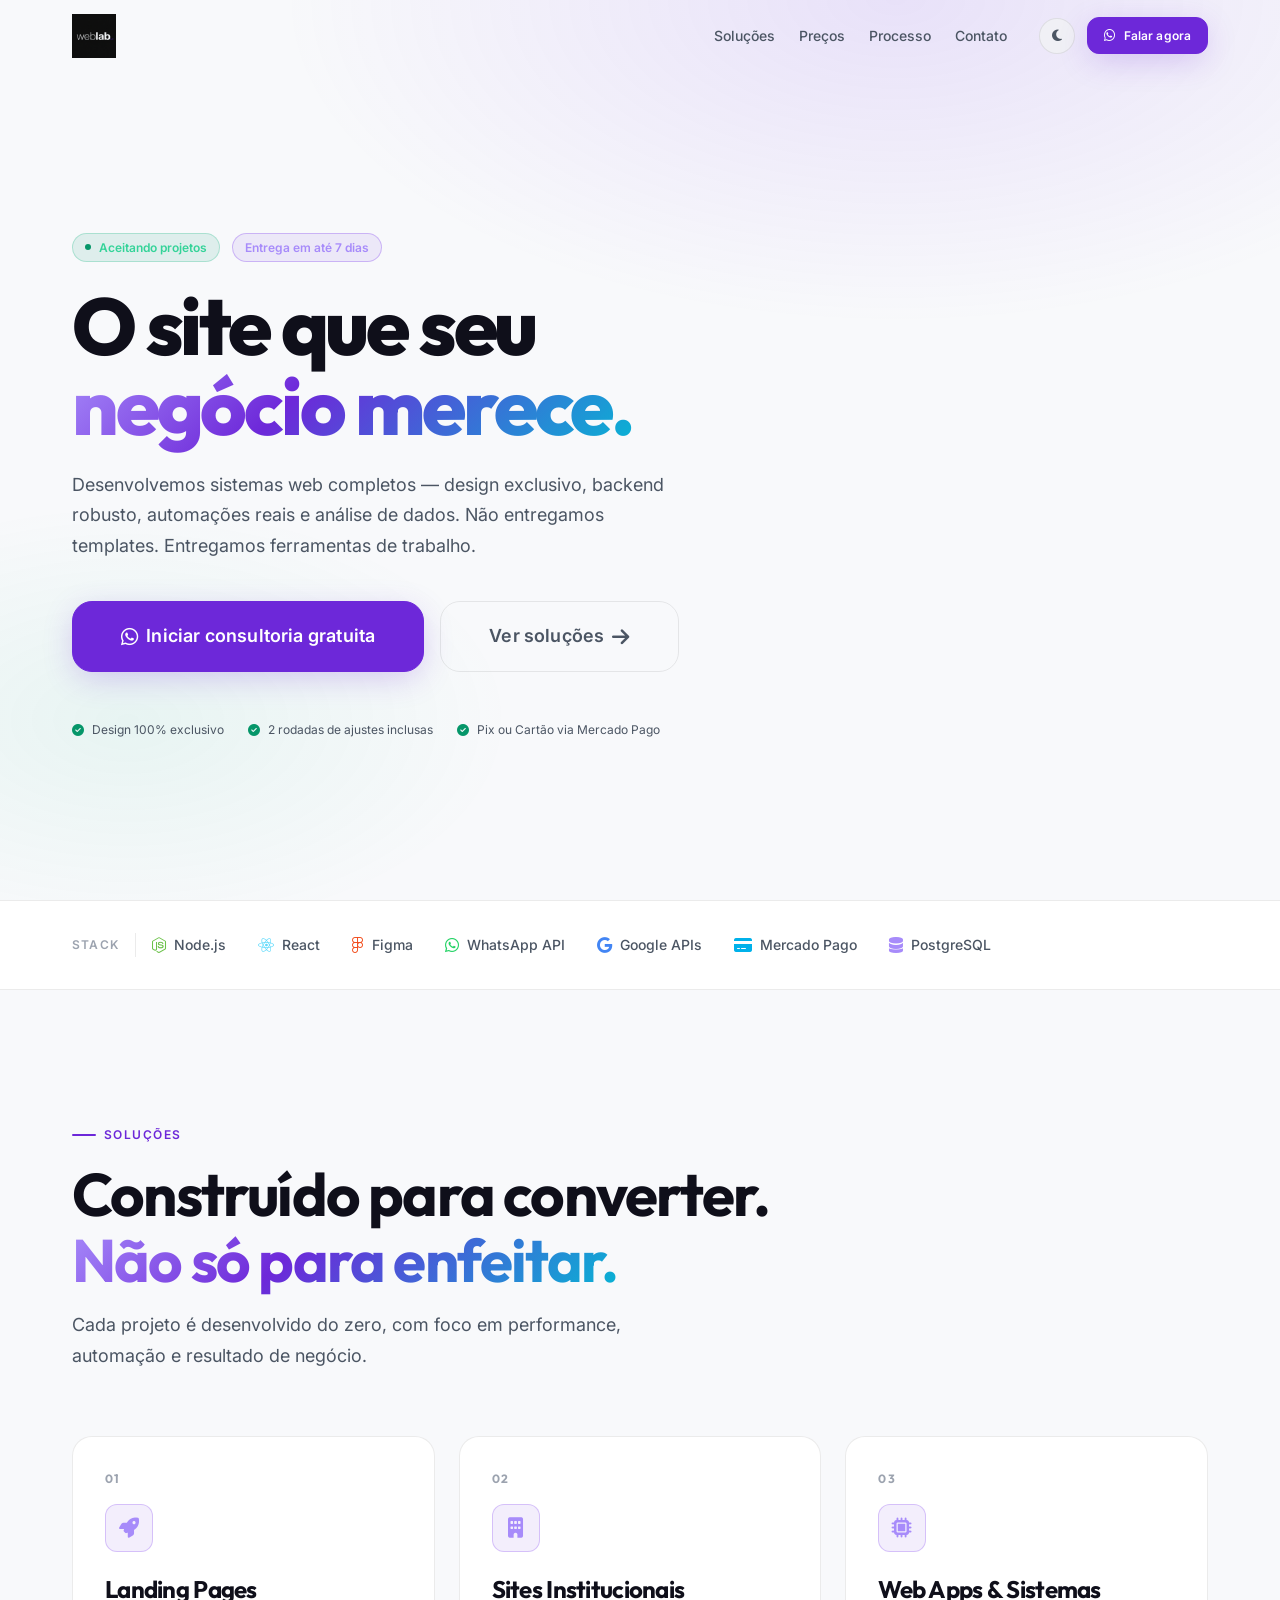
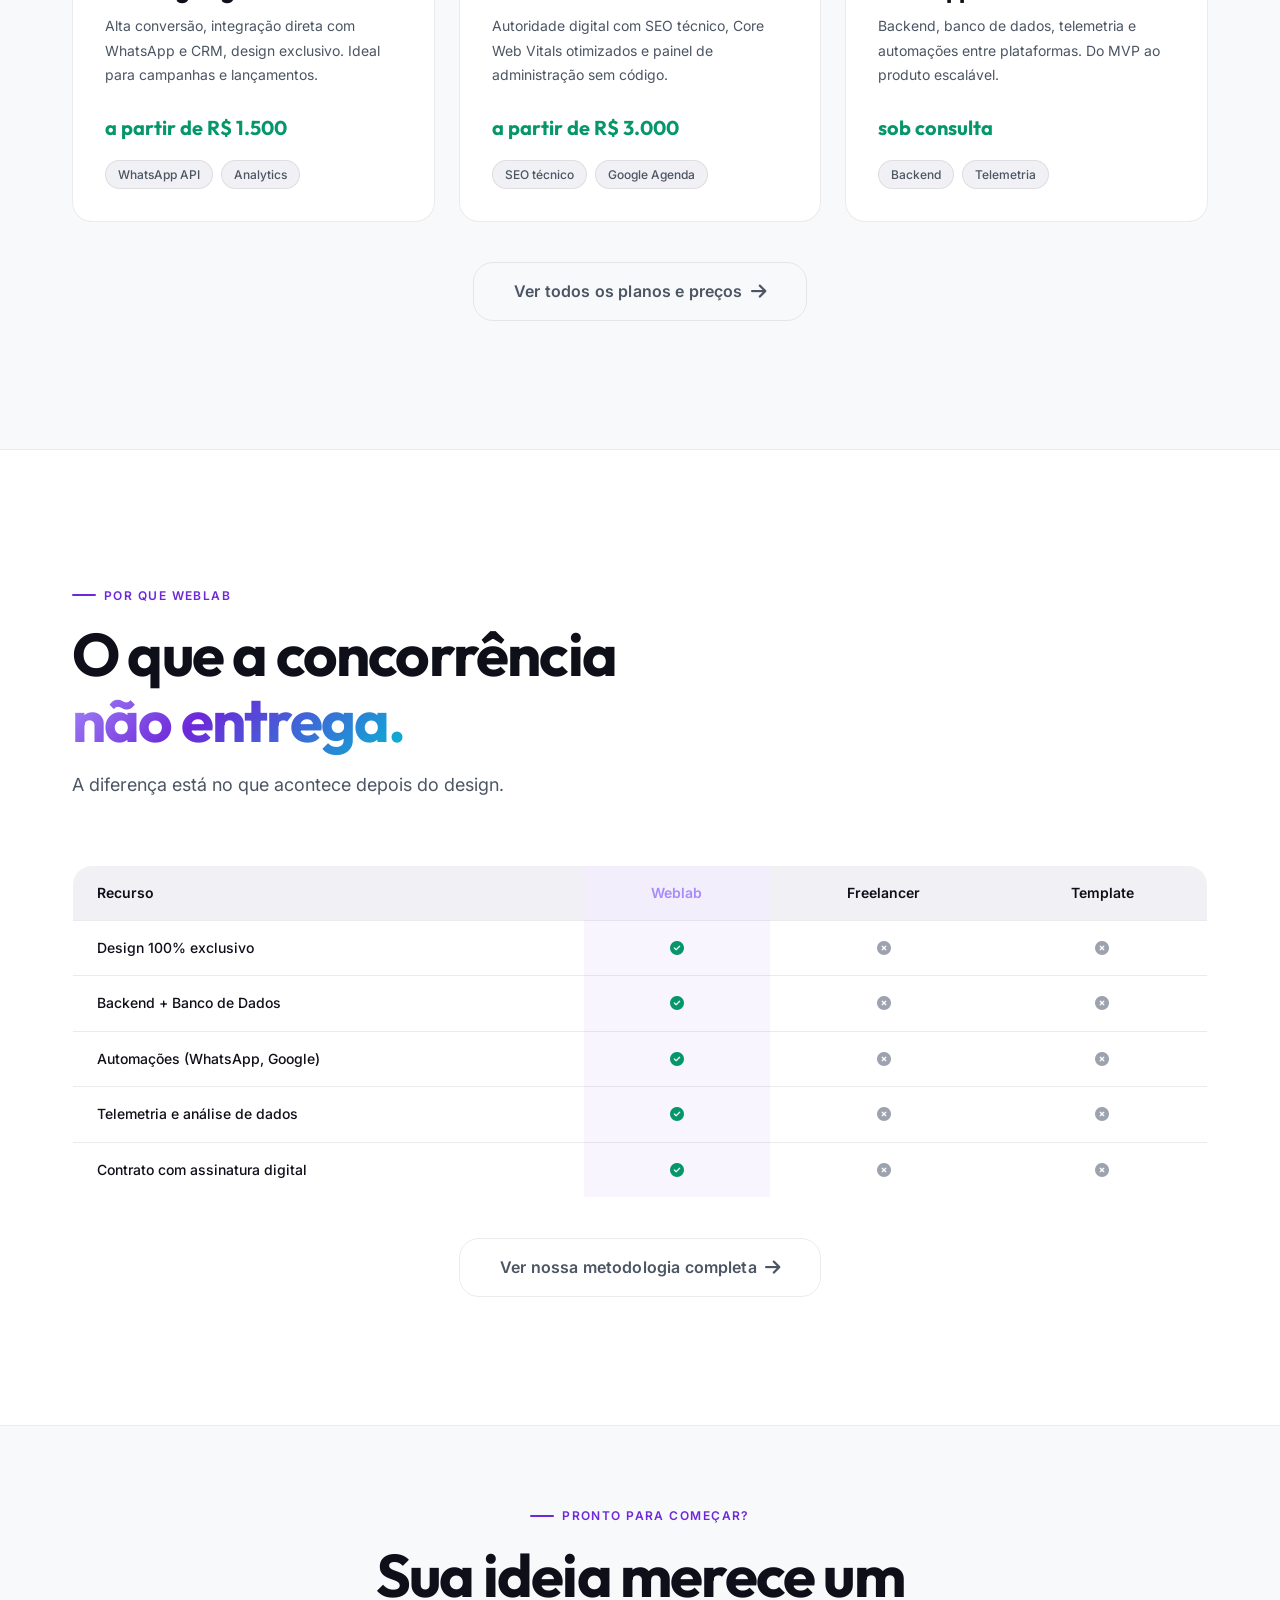
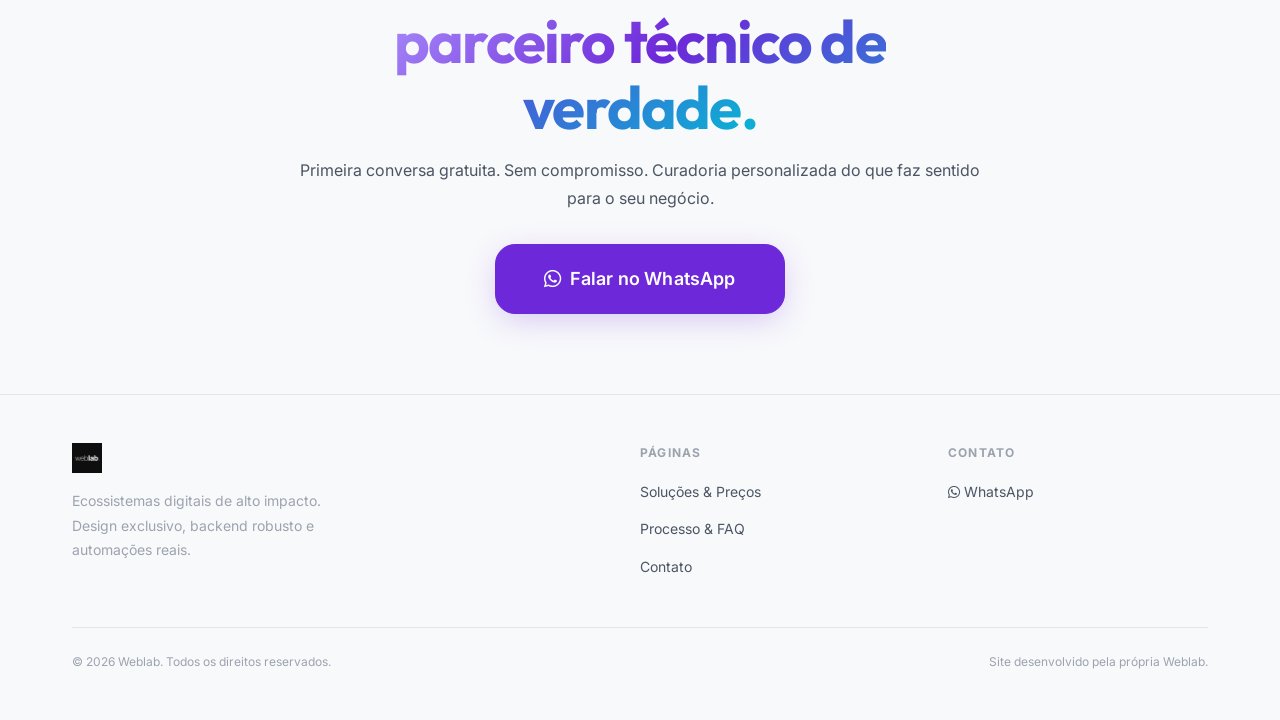
==== index.html @ 0a447d6a "feat: lançamento do site weblab v2.1" ====
<!DOCTYPE html>
<html lang="pt-BR">
<head>
  <meta charset="UTF-8">
  <meta name="viewport" content="width=device-width, initial-scale=1.0">
  <title>Weblab — Ecossistemas Digitais de Alto Impacto</title>
  <meta name="description" content="Desenvolvemos sites, web apps e automações completas com backend, banco de dados e telemetria. Design exclusivo, entrega em 7 dias.">
  <link rel="preconnect" href="https://fonts.googleapis.com">
  <link rel="preconnect" href="https://fonts.gstatic.com" crossorigin>
  <link href="https://fonts.googleapis.com/css2?family=Inter:wght@300;400;500;600&family=Outfit:wght@700;800&display=swap" rel="stylesheet">
  <link rel="stylesheet" href="https://cdnjs.cloudflare.com/ajax/libs/font-awesome/6.5.0/css/all.min.css">
  <link rel="stylesheet" href="css/tokens.css">
  <link rel="stylesheet" href="css/base.css">
  <link rel="stylesheet" href="css/components.css">
  <link rel="stylesheet" href="css/sections.css">
</head>
<body>

  <header id="header">
    <div class="container header__inner">
      <a href="index.html" class="header__logo" aria-label="Weblab">
        <img src="public/logo.png" alt="Weblab">
      </a>
      <nav class="header__nav" aria-label="Navegação principal">
        <ul class="nav__links">
          <li><a href="servicos.html" class="nav__link">Soluções</a></li>
          <li><a href="servicos.html#pricing" class="nav__link">Preços</a></li>
          <li><a href="processo.html" class="nav__link">Processo</a></li>
          <li><a href="contato.html" class="nav__link">Contato</a></li>
        </ul>
        <div class="header__cta">
          <button id="theme-toggle" aria-label="Ativar modo claro" title="Alternar tema">
            <i class="fa-solid fa-sun"></i>
          </button>
          <a href="https://wa.me/5511951193560" target="_blank" rel="noopener" class="btn btn--primary btn--sm">
            <i class="fa-brands fa-whatsapp"></i> Falar agora
          </a>
        </div>
      </nav>
    </div>
  </header>

  <main>

    <!-- HERO -->
    <section id="hero">
      <div class="hero__grid-bg" aria-hidden="true"></div>
      <div class="container">
        <div class="hero__inner">
          <div class="hero__eyebrow reveal">
            <span class="badge badge--live badge--green">Aceitando projetos</span>
            <span class="badge badge--primary">Entrega em até 7 dias</span>
          </div>
          <h1 class="hero__title reveal reveal-delay-1">
            O site que seu<br>
            <span class="gradient-text">negócio merece.</span>
          </h1>
          <p class="hero__subtitle reveal reveal-delay-2">
            Desenvolvemos sistemas web completos — design exclusivo, backend robusto, automações reais e análise de dados. Não entregamos templates. Entregamos ferramentas de trabalho.
          </p>
          <div class="hero__actions reveal reveal-delay-3">
            <a href="https://wa.me/5511951193560" target="_blank" rel="noopener" class="btn btn--primary btn--xl">
              <i class="fa-brands fa-whatsapp"></i>
              Iniciar consultoria gratuita
            </a>
            <a href="servicos.html" class="btn btn--ghost btn--xl">Ver soluções <i class="fa-solid fa-arrow-right"></i></a>
          </div>
          <div class="hero__proof reveal reveal-delay-4">
            <span class="hero__proof-item"><i class="fa-solid fa-check-circle"></i> Design 100% exclusivo</span>
            <span class="hero__proof-item"><i class="fa-solid fa-check-circle"></i> 2 rodadas de ajustes inclusas</span>
            <span class="hero__proof-item"><i class="fa-solid fa-check-circle"></i> Pix ou Cartão via Mercado Pago</span>
          </div>
        </div>
      </div>
    </section>

    <!-- TECH BAR -->
    <div id="tech-bar">
      <div class="container tech-bar__inner">
        <span class="tech-bar__label">Stack</span>
        <div class="tech-bar__separator" aria-hidden="true"></div>
        <div class="tech-bar__items">
          <span class="tech-bar__item"><i class="fa-brands fa-node-js" style="color:#6cc24a"></i> Node.js</span>
          <span class="tech-bar__item"><i class="fa-brands fa-react" style="color:#61dafb"></i> React</span>
          <span class="tech-bar__item"><i class="fa-brands fa-figma" style="color:#f24e1e"></i> Figma</span>
          <span class="tech-bar__item"><i class="fa-brands fa-whatsapp" style="color:#25D366"></i> WhatsApp API</span>
          <span class="tech-bar__item"><i class="fa-brands fa-google" style="color:#4285F4"></i> Google APIs</span>
          <span class="tech-bar__item"><i class="fa-solid fa-credit-card" style="color:#00b1ea"></i> Mercado Pago</span>
          <span class="tech-bar__item"><i class="fa-solid fa-database" style="color:#a78bfa"></i> PostgreSQL</span>
        </div>
      </div>
    </div>

    <!-- SERVICES PREVIEW -->
    <section id="services" class="section">
      <div class="container">
        <div class="section-header reveal">
          <span class="section-label">Soluções</span>
          <h2>Construído para converter.<br><span class="gradient-text">Não só para enfeitar.</span></h2>
          <p>Cada projeto é desenvolvido do zero, com foco em performance, automação e resultado de negócio.</p>
        </div>
        <div class="services__grid" data-stagger>
          <div class="card">
            <div class="card__number">01</div>
            <div class="card__icon"><i class="fa-solid fa-rocket"></i></div>
            <h3>Landing Pages</h3>
            <p>Alta conversão, integração direta com WhatsApp e CRM, design exclusivo. Ideal para campanhas e lançamentos.</p>
            <div class="card__price">a partir de R$ 1.500</div>
            <div class="card__tags">
              <span class="tag">WhatsApp API</span><span class="tag">Analytics</span>
            </div>
          </div>
          <div class="card">
            <div class="card__number">02</div>
            <div class="card__icon"><i class="fa-solid fa-building"></i></div>
            <h3>Sites Institucionais</h3>
            <p>Autoridade digital com SEO técnico, Core Web Vitals otimizados e painel de administração sem código.</p>
            <div class="card__price">a partir de R$ 3.000</div>
            <div class="card__tags">
              <span class="tag">SEO técnico</span><span class="tag">Google Agenda</span>
            </div>
          </div>
          <div class="card">
            <div class="card__number">03</div>
            <div class="card__icon"><i class="fa-solid fa-microchip"></i></div>
            <h3>Web Apps & Sistemas</h3>
            <p>Backend, banco de dados, telemetria e automações entre plataformas. Do MVP ao produto escalável.</p>
            <div class="card__price">sob consulta</div>
            <div class="card__tags">
              <span class="tag">Backend</span><span class="tag">Telemetria</span>
            </div>
          </div>
        </div>
        <div style="text-align:center; margin-top: var(--space-10);">
          <a href="servicos.html" class="btn btn--ghost btn--lg">Ver todos os planos e preços <i class="fa-solid fa-arrow-right"></i></a>
        </div>
      </div>
    </section>

    <!-- WHY WEBLAB (compact on home) -->
    <section id="why" class="section">
      <div class="container">
        <div class="section-header reveal">
          <span class="section-label">Por que Weblab</span>
          <h2>O que a concorrência<br><span class="gradient-text">não entrega.</span></h2>
          <p>A diferença está no que acontece depois do design.</p>
        </div>
        <div class="reveal">
          <table class="compare-table">
            <thead>
              <tr>
                <th>Recurso</th>
                <th class="highlighted">Weblab</th>
                <th>Freelancer</th>
                <th>Template</th>
              </tr>
            </thead>
            <tbody>
              <tr><td>Design 100% exclusivo</td><td class="highlighted"><i class="fa-solid fa-circle-check icon-yes"></i></td><td><i class="fa-solid fa-circle-xmark icon-no"></i></td><td><i class="fa-solid fa-circle-xmark icon-no"></i></td></tr>
              <tr><td>Backend + Banco de Dados</td><td class="highlighted"><i class="fa-solid fa-circle-check icon-yes"></i></td><td><i class="fa-solid fa-circle-xmark icon-no"></i></td><td><i class="fa-solid fa-circle-xmark icon-no"></i></td></tr>
              <tr><td>Automações (WhatsApp, Google)</td><td class="highlighted"><i class="fa-solid fa-circle-check icon-yes"></i></td><td><i class="fa-solid fa-circle-xmark icon-no"></i></td><td><i class="fa-solid fa-circle-xmark icon-no"></i></td></tr>
              <tr><td>Telemetria e análise de dados</td><td class="highlighted"><i class="fa-solid fa-circle-check icon-yes"></i></td><td><i class="fa-solid fa-circle-xmark icon-no"></i></td><td><i class="fa-solid fa-circle-xmark icon-no"></i></td></tr>
              <tr><td>Contrato com assinatura digital</td><td class="highlighted"><i class="fa-solid fa-circle-check icon-yes"></i></td><td><i class="fa-solid fa-circle-xmark icon-no"></i></td><td><i class="fa-solid fa-circle-xmark icon-no"></i></td></tr>
            </tbody>
          </table>
        </div>
        <div style="text-align:center; margin-top: var(--space-10);">
          <a href="processo.html" class="btn btn--ghost btn--lg">Ver nossa metodologia completa <i class="fa-solid fa-arrow-right"></i></a>
        </div>
      </div>
    </section>

    <!-- HOME CTA -->
    <section id="contact" class="section section--sm">
      <div class="container">
        <div class="contact__inner reveal">
          <span class="section-label">Pronto para começar?</span>
          <h2>Sua ideia merece um<br><span class="gradient-text">parceiro técnico de verdade.</span></h2>
          <p>Primeira conversa gratuita. Sem compromisso. Curadoria personalizada do que faz sentido para o seu negócio.</p>
          <a href="https://wa.me/5511951193560" target="_blank" rel="noopener" class="btn btn--primary btn--xl">
            <i class="fa-brands fa-whatsapp"></i> Falar no WhatsApp
          </a>
        </div>
      </div>
    </section>

  </main>

  <footer id="footer">
    <div class="container">
      <div class="footer__inner">
        <div class="footer__brand">
          <img src="public/logo.png" alt="Weblab" style="height: 30px; margin-bottom: var(--space-4);">
          <p>Ecossistemas digitais de alto impacto. Design exclusivo, backend robusto e automações reais.</p>
        </div>
        <div>
          <div class="footer__col-title">Páginas</div>
          <ul class="footer__links">
            <li><a href="servicos.html" class="footer__link">Soluções & Preços</a></li>
            <li><a href="processo.html" class="footer__link">Processo & FAQ</a></li>
            <li><a href="contato.html" class="footer__link">Contato</a></li>
          </ul>
        </div>
        <div>
          <div class="footer__col-title">Contato</div>
          <ul class="footer__links">
            <li><a href="https://wa.me/5511951193560" target="_blank" rel="noopener" class="footer__link"><i class="fa-brands fa-whatsapp"></i> WhatsApp</a></li>
          </ul>
        </div>
      </div>
      <div class="footer__bottom">
        <span class="footer__copy">&copy; 2026 Weblab. Todos os direitos reservados.</span>
        <span class="footer__copy">Site desenvolvido pela própria Weblab.</span>
      </div>
    </div>
  </footer>

  <script src="js/main.js"></script>
  <script src="js/animations.js"></script>
</body>
</html>
---- css/tokens.css ----
/* ============================================
   WEBLAB — DESIGN TOKENS
   Single source of truth for all visual values
   ============================================ */

@layer tokens {
  :root {
    /* --- Color Palette (Dark — default) --- */
    --color-bg-root:      #08080f;
    --color-bg-surface:   #0f0f1a;
    --color-bg-elevated:  #16162a;
    --color-bg-hover:     #1e1e38;

    --color-primary:      #7c3aed;
    --color-primary-dim:  rgba(124, 58, 237, 0.15);
    --color-primary-glow: rgba(124, 58, 237, 0.4);

    --color-accent:       #10b981;
    --color-accent-dim:   rgba(16, 185, 129, 0.12);

    --color-danger:       #f43f5e;

    --color-text-high:    #f9fafb;
    --color-text-mid:     #9ca3af;
    --color-text-low:     #4b5563;

    --color-border:       rgba(255, 255, 255, 0.07);
    --color-border-hover: rgba(124, 58, 237, 0.5);

    /* --- Typography --- */
    --font-sans:   'Inter', system-ui, -apple-system, sans-serif;
    --font-display: 'Outfit', 'Inter', sans-serif;

    --text-xs:   clamp(0.7rem,  1.5vw, 0.75rem);
    --text-sm:   clamp(0.8rem,  1.8vw, 0.875rem);
    --text-base: clamp(0.9rem,  2vw,   1rem);
    --text-lg:   clamp(1rem,    2.5vw, 1.125rem);
    --text-xl:   clamp(1.1rem,  3vw,   1.25rem);
    --text-2xl:  clamp(1.25rem, 3.5vw, 1.5rem);
    --text-3xl:  clamp(1.5rem,  4vw,   2rem);
    --text-4xl:  clamp(2rem,    5vw,   2.75rem);
    --text-5xl:  clamp(2.5rem,  6vw,   3.75rem);
    --text-6xl:  clamp(3rem,    8vw,   5rem);

    /* --- Spacing --- */
    --space-1:  0.25rem;
    --space-2:  0.5rem;
    --space-3:  0.75rem;
    --space-4:  1rem;
    --space-5:  1.25rem;
    --space-6:  1.5rem;
    --space-8:  2rem;
    --space-10: 2.5rem;
    --space-12: 3rem;
    --space-16: 4rem;
    --space-20: 5rem;
    --space-24: 6rem;
    --space-32: 8rem;

    /* --- Layout --- */
    --container-max: 1200px;
    --container-narrow: 760px;
    --container-wide: 1400px;

    /* --- Borders --- */
    --radius-sm: 6px;
    --radius-md: 12px;
    --radius-lg: 20px;
    --radius-xl: 32px;
    --radius-full: 9999px;

    /* --- Shadows --- */
    --shadow-sm: 0 1px 3px rgba(0,0,0,0.5);
    --shadow-md: 0 4px 24px rgba(0,0,0,0.4);
    --shadow-primary: 0 8px 32px -4px var(--color-primary-glow);
    --shadow-accent: 0 8px 32px -4px rgba(16, 185, 129, 0.3);

    /* --- Transitions --- */
    --ease-out:    cubic-bezier(0.16, 1, 0.3, 1);
    --ease-spring: cubic-bezier(0.34, 1.56, 0.64, 1);
    --duration-fast:   150ms;
    --duration-base:   300ms;
    --duration-slow:   600ms;
    --duration-slower: 900ms;

    /* --- Z-Index --- */
    --z-below:   -1;
    --z-base:     0;
    --z-raised:  10;
    --z-overlay: 100;
    --z-sticky:  200;
    --z-modal:   300;
  }

  /* ---- LIGHT MODE ---- */
  [data-theme="light"] {
    --color-bg-root:      #f8f9fb;
    --color-bg-surface:   #ffffff;
    --color-bg-elevated:  #f0f0f5;
    --color-bg-hover:     #e8e8f0;

    --color-primary:      #6d28d9;
    --color-primary-dim:  rgba(109, 40, 217, 0.08);
    --color-primary-glow: rgba(109, 40, 217, 0.25);

    --color-accent:       #059669;
    --color-accent-dim:   rgba(5, 150, 105, 0.1);

    --color-text-high:    #0f0f1a;
    --color-text-mid:     #4b5563;
    --color-text-low:     #9ca3af;

    --color-border:       rgba(0, 0, 0, 0.08);
    --color-border-hover: rgba(109, 40, 217, 0.4);

    --shadow-sm: 0 1px 3px rgba(0,0,0,0.1);
    --shadow-md: 0 4px 24px rgba(0,0,0,0.08);
  }
}
---- css/base.css ----
/* ============================================
   WEBLAB — BASE STYLES
   Reset, body, typography, global utilities
   ============================================ */

@layer base {
  *, *::before, *::after {
    box-sizing: border-box;
    margin: 0;
    padding: 0;
  }

  html {
    font-size: 16px;
    scroll-behavior: smooth;
    -webkit-font-smoothing: antialiased;
    -moz-osx-font-smoothing: grayscale;
    text-rendering: optimizeLegibility;
  }

  body {
    background-color: var(--color-bg-root);
    color: var(--color-text-high);
    font-family: var(--font-sans);
    font-size: var(--text-base);
    line-height: 1.6;
    overflow-x: hidden;
    min-height: 100dvh;
  }

  /* Scrollbar Premium */
  ::-webkit-scrollbar { width: 6px; }
  ::-webkit-scrollbar-track { background: var(--color-bg-root); }
  ::-webkit-scrollbar-thumb {
    background: var(--color-bg-elevated);
    border-radius: var(--radius-full);
  }
  ::-webkit-scrollbar-thumb:hover { background: var(--color-primary); }

  /* Selection */
  ::selection {
    background: var(--color-primary-dim);
    color: var(--color-text-high);
  }

  /* Typography */
  h1, h2, h3, h4, h5, h6 {
    font-family: var(--font-display);
    font-weight: 700;
    line-height: 1.1;
    letter-spacing: -0.03em;
    color: var(--color-text-high);
  }

  h1 { font-size: var(--text-6xl); }
  h2 { font-size: var(--text-5xl); }
  h3 { font-size: var(--text-3xl); }
  h4 { font-size: var(--text-xl); }

  p { line-height: 1.75; }

  a {
    color: inherit;
    text-decoration: none;
  }

  img, video {
    max-width: 100%;
    display: block;
  }

  ul { list-style: none; }

  /* Layout utilities */
  .container {
    width: 100%;
    max-width: var(--container-max);
    margin-inline: auto;
    padding-inline: var(--space-8);
  }

  .container--narrow {
    max-width: var(--container-narrow);
    margin-inline: auto;
    padding-inline: var(--space-8);
  }

  /* Grid system */
  .grid-2 { display: grid; grid-template-columns: repeat(2, 1fr); gap: var(--space-8); }
  .grid-3 { display: grid; grid-template-columns: repeat(3, 1fr); gap: var(--space-6); }
  .grid-4 { display: grid; grid-template-columns: repeat(4, 1fr); gap: var(--space-6); }

  /* Flex utilities */
  .flex { display: flex; }
  .flex-center { display: flex; align-items: center; justify-content: center; }
  .flex-between { display: flex; align-items: center; justify-content: space-between; }
  .flex-col { display: flex; flex-direction: column; }
  .gap-4 { gap: var(--space-4); }
  .gap-6 { gap: var(--space-6); }

  /* Text utilities */
  .text-mid  { color: var(--color-text-mid); }
  .text-low  { color: var(--color-text-low); }
  .text-accent { color: var(--color-accent); }
  .text-primary { color: var(--color-primary); }

  .gradient-text {
    background: linear-gradient(135deg, #a78bfa 0%, var(--color-primary) 40%, #06b6d4 100%);
    -webkit-background-clip: text;
    -webkit-text-fill-color: transparent;
    background-clip: text;
  }

  .gradient-text--green {
    background: linear-gradient(135deg, var(--color-accent) 0%, #34d399 100%);
    -webkit-background-clip: text;
    -webkit-text-fill-color: transparent;
    background-clip: text;
  }

  /* Section wrapper */
  .section {
    padding-block: var(--space-32);
    position: relative;
  }

  .section--sm { padding-block: var(--space-20); }

  .section-label {
    display: inline-flex;
    align-items: center;
    gap: var(--space-2);
    font-size: var(--text-xs);
    font-weight: 600;
    text-transform: uppercase;
    letter-spacing: 0.12em;
    color: var(--color-primary);
    margin-bottom: var(--space-4);
  }

  .section-label::before {
    content: '';
    display: block;
    width: 24px;
    height: 2px;
    background: var(--color-primary);
    border-radius: var(--radius-full);
  }

  .section-header {
    margin-bottom: var(--space-16);
  }

  .section-header h2 {
    margin-bottom: var(--space-4);
  }

  .section-header p {
    font-size: var(--text-lg);
    color: var(--color-text-mid);
    max-width: 56ch;
  }

  /* Animation base class */
  .reveal {
    opacity: 0;
    transform: translateY(28px);
    transition: opacity var(--duration-slow) var(--ease-out),
                transform var(--duration-slow) var(--ease-out);
  }

  .reveal.active {
    opacity: 1;
    transform: translateY(0);
  }

  .reveal-delay-1 { transition-delay: 100ms; }
  .reveal-delay-2 { transition-delay: 200ms; }
  .reveal-delay-3 { transition-delay: 300ms; }
  .reveal-delay-4 { transition-delay: 400ms; }

  /* Responsive base */
  @media (max-width: 1024px) {
    .grid-4 { grid-template-columns: repeat(2, 1fr); }
  }

  @media (max-width: 768px) {
    .grid-2, .grid-3, .grid-4 { grid-template-columns: 1fr; }
    .container, .container--narrow { padding-inline: var(--space-6); }
  }
}
---- css/components.css ----
/* ============================================
   WEBLAB — COMPONENTS
   Buttons, Cards, Badges, Tags, Inputs
   ============================================ */

@layer components {

  /* ---- BUTTONS ---- */
  .btn {
    display: inline-flex;
    align-items: center;
    justify-content: center;
    gap: var(--space-2);
    padding: var(--space-3) var(--space-6);
    border-radius: var(--radius-md);
    font-family: var(--font-sans);
    font-size: var(--text-sm);
    font-weight: 600;
    letter-spacing: 0.01em;
    cursor: pointer;
    border: 1px solid transparent;
    text-decoration: none;
    white-space: nowrap;
    transition:
      background var(--duration-base) var(--ease-out),
      color var(--duration-base) var(--ease-out),
      border-color var(--duration-base) var(--ease-out),
      transform var(--duration-base) var(--ease-spring),
      box-shadow var(--duration-base) var(--ease-out);
    position: relative;
    overflow: hidden;
  }

  .btn:active { transform: scale(0.97); }

  /* Primary */
  .btn--primary {
    background: var(--color-primary);
    color: #fff;
    border-color: var(--color-primary);
    box-shadow: var(--shadow-primary);
  }

  .btn--primary::before {
    content: '';
    position: absolute;
    inset: 0;
    background: linear-gradient(135deg, rgba(255,255,255,0.15) 0%, transparent 60%);
    opacity: 0;
    transition: opacity var(--duration-base) var(--ease-out);
  }

  .btn--primary:hover {
    transform: translateY(-2px);
    box-shadow: 0 12px 40px -8px var(--color-primary-glow);
  }

  .btn--primary:hover::before { opacity: 1; }

  /* Ghost */
  .btn--ghost {
    background: transparent;
    color: var(--color-text-mid);
    border-color: var(--color-border);
  }

  .btn--ghost:hover {
    color: var(--color-text-high);
    border-color: rgba(255,255,255,0.15);
    background: rgba(255,255,255,0.04);
  }

  /* Accent */
  .btn--accent {
    background: var(--color-accent);
    color: #fff;
    border-color: var(--color-accent);
    box-shadow: var(--shadow-accent);
  }

  .btn--accent:hover { transform: translateY(-2px); }

  /* Sizes */
  .btn--sm { padding: var(--space-2) var(--space-4); font-size: var(--text-xs); }
  .btn--lg {
    padding: var(--space-4) var(--space-10);
    font-size: var(--text-base);
    border-radius: var(--radius-lg);
  }
  .btn--xl {
    padding: var(--space-5) var(--space-12);
    font-size: var(--text-lg);
    border-radius: var(--radius-lg);
  }

  /* Icon in button */
  .btn svg, .btn i { font-size: 1.1em; }

  /* ---- BADGES ---- */
  .badge {
    display: inline-flex;
    align-items: center;
    gap: var(--space-2);
    padding: var(--space-1) var(--space-3);
    border-radius: var(--radius-full);
    font-size: var(--text-xs);
    font-weight: 600;
    border: 1px solid;
  }

  .badge--primary {
    background: var(--color-primary-dim);
    color: #a78bfa;
    border-color: rgba(124, 58, 237, 0.3);
  }

  .badge--green {
    background: var(--color-accent-dim);
    color: #34d399;
    border-color: rgba(16, 185, 129, 0.25);
  }

  .badge--live::before {
    content: '';
    width: 6px;
    height: 6px;
    border-radius: 50%;
    background: var(--color-accent);
    animation: pulse-dot 2s ease-in-out infinite;
  }

  @keyframes pulse-dot {
    0%, 100% { opacity: 1; transform: scale(1); }
    50% { opacity: 0.5; transform: scale(1.4); }
  }

  /* ---- CARDS ---- */
  .card {
    background: var(--color-bg-surface);
    border: 1px solid var(--color-border);
    border-radius: var(--radius-lg);
    padding: var(--space-8);
    transition:
      border-color var(--duration-base) var(--ease-out),
      background var(--duration-base) var(--ease-out),
      transform var(--duration-base) var(--ease-spring),
      box-shadow var(--duration-base) var(--ease-out);
    position: relative;
    overflow: hidden;
  }

  .card::before {
    content: '';
    position: absolute;
    inset: 0;
    background: linear-gradient(135deg, var(--color-primary-dim) 0%, transparent 50%);
    opacity: 0;
    transition: opacity var(--duration-slow) var(--ease-out);
  }

  .card:hover {
    border-color: var(--color-border-hover);
    transform: translateY(-6px);
    box-shadow: var(--shadow-primary);
  }

  .card:hover::before { opacity: 1; }

  .card__icon {
    width: 48px;
    height: 48px;
    border-radius: var(--radius-md);
    background: var(--color-primary-dim);
    border: 1px solid rgba(124, 58, 237, 0.25);
    display: flex;
    align-items: center;
    justify-content: center;
    color: #a78bfa;
    font-size: 1.25rem;
    margin-bottom: var(--space-6);
    position: relative;
    z-index: 1;
  }

  .card__number {
    font-family: var(--font-display);
    font-size: var(--text-xs);
    font-weight: 700;
    color: var(--color-text-low);
    letter-spacing: 0.1em;
    text-transform: uppercase;
    margin-bottom: var(--space-4);
    position: relative;
    z-index: 1;
  }

  .card h3 {
    font-size: var(--text-2xl);
    margin-bottom: var(--space-3);
    position: relative;
    z-index: 1;
  }

  .card p {
    color: var(--color-text-mid);
    font-size: var(--text-sm);
    position: relative;
    z-index: 1;
  }

  .card__price {
    font-family: var(--font-display);
    font-size: var(--text-xl);
    font-weight: 700;
    color: var(--color-accent);
    margin-top: var(--space-6);
    position: relative;
    z-index: 1;
  }

  .card__tags {
    display: flex;
    flex-wrap: wrap;
    gap: var(--space-2);
    margin-top: var(--space-4);
    position: relative;
    z-index: 1;
  }

  .tag {
    padding: var(--space-1) var(--space-3);
    border-radius: var(--radius-full);
    font-size: var(--text-xs);
    font-weight: 500;
    background: var(--color-bg-elevated);
    color: var(--color-text-mid);
    border: 1px solid var(--color-border);
  }

  /* ---- PRICING CARD ---- */
  .pricing-card {
    background: var(--color-bg-surface);
    border: 1px solid var(--color-border);
    border-radius: var(--radius-xl);
    padding: var(--space-10);
    display: flex;
    flex-direction: column;
    transition:
      border-color var(--duration-base) var(--ease-out),
      transform var(--duration-base) var(--ease-spring);
  }

  .pricing-card--featured {
    border-color: var(--color-primary);
    background: linear-gradient(160deg, var(--color-primary-dim) 0%, var(--color-bg-surface) 60%);
    box-shadow: var(--shadow-primary);
    transform: scale(1.03);
  }

  .pricing-card:hover { transform: translateY(-4px); }
  .pricing-card--featured:hover { transform: scale(1.03) translateY(-4px); }

  .pricing-card__header {
    border-bottom: 1px solid var(--color-border);
    padding-bottom: var(--space-6);
    margin-bottom: var(--space-6);
  }

  .pricing-card__name {
    font-size: var(--text-lg);
    font-weight: 600;
    margin-bottom: var(--space-2);
  }

  .pricing-card__price {
    font-family: var(--font-display);
    font-size: var(--text-5xl);
    font-weight: 800;
    line-height: 1;
  }

  .pricing-card__price-label {
    font-size: var(--text-sm);
    color: var(--color-text-mid);
    margin-top: var(--space-2);
  }

  .pricing-card__features {
    flex: 1;
    display: flex;
    flex-direction: column;
    gap: var(--space-3);
    margin-bottom: var(--space-8);
  }

  .pricing-card__feature {
    display: flex;
    align-items: center;
    gap: var(--space-3);
    font-size: var(--text-sm);
    color: var(--color-text-mid);
  }

  .pricing-card__feature i {
    color: var(--color-accent);
    font-size: 0.8rem;
    flex-shrink: 0;
  }

  /* ---- COMPARISON TABLE ---- */
  .compare-table {
    width: 100%;
    border-collapse: collapse;
    border-radius: var(--radius-lg);
    overflow: hidden;
    border: 1px solid var(--color-border);
  }

  .compare-table th {
    background: var(--color-bg-elevated);
    padding: var(--space-4) var(--space-6);
    font-size: var(--text-sm);
    font-weight: 600;
    text-align: center;
    border-bottom: 1px solid var(--color-border);
  }

  .compare-table th:first-child { text-align: left; }

  .compare-table th.highlighted {
    color: #a78bfa;
    background: var(--color-primary-dim);
  }

  .compare-table td {
    padding: var(--space-4) var(--space-6);
    font-size: var(--text-sm);
    text-align: center;
    color: var(--color-text-mid);
    border-bottom: 1px solid var(--color-border);
  }

  .compare-table td:first-child {
    text-align: left;
    color: var(--color-text-high);
    font-weight: 500;
  }

  .compare-table td.highlighted {
    background: rgba(124, 58, 237, 0.05);
  }

  .compare-table tr:last-child td { border-bottom: none; }

  .compare-table .icon-yes { color: var(--color-accent); }
  .compare-table .icon-no  { color: var(--color-text-low); }

  /* ---- ACCORDION (FAQ) ---- */
  .accordion { border-radius: var(--radius-lg); overflow: hidden; }

  .accordion-item {
    border-bottom: 1px solid var(--color-border);
    background: var(--color-bg-surface);
  }

  .accordion-item:last-child { border-bottom: none; }

  .accordion-trigger {
    width: 100%;
    padding: var(--space-6);
    display: flex;
    align-items: center;
    justify-content: space-between;
    gap: var(--space-4);
    font-size: var(--text-base);
    font-weight: 600;
    color: var(--color-text-high);
    background: transparent;
    border: none;
    cursor: pointer;
    text-align: left;
    transition: color var(--duration-fast);
  }

  .accordion-trigger:hover { color: #a78bfa; }

  .accordion-trigger .icon {
    flex-shrink: 0;
    width: 20px;
    height: 20px;
    border-radius: var(--radius-full);
    border: 1px solid var(--color-border);
    display: flex;
    align-items: center;
    justify-content: center;
    font-size: 0.75rem;
    transition: transform var(--duration-base) var(--ease-out),
                border-color var(--duration-base),
                color var(--duration-base);
    color: var(--color-text-low);
  }

  .accordion-trigger[aria-expanded="true"] .icon {
    transform: rotate(45deg);
    border-color: var(--color-primary);
    color: var(--color-primary);
  }

  .accordion-body {
    padding: 0 var(--space-6);
    max-height: 0;
    overflow: hidden;
    transition: max-height var(--duration-slow) var(--ease-out),
                padding var(--duration-slow) var(--ease-out);
  }

  .accordion-body.open {
    max-height: 400px;
    padding-bottom: var(--space-6);
  }

  .accordion-body p {
    color: var(--color-text-mid);
    font-size: var(--text-sm);
    line-height: 1.8;
  }

  /* ---- DIVIDER ---- */
  .divider {
    height: 1px;
    background: linear-gradient(to right, transparent, var(--color-border), transparent);
    margin-block: var(--space-2);
  }

  /* ---- THEME TOGGLE BUTTON ---- */
  #theme-toggle {
    width: 36px;
    height: 36px;
    border-radius: var(--radius-full);
    border: 1px solid var(--color-border);
    background: var(--color-bg-elevated);
    color: var(--color-text-mid);
    display: flex;
    align-items: center;
    justify-content: center;
    cursor: pointer;
    transition:
      background var(--duration-base) var(--ease-out),
      color var(--duration-base) var(--ease-out),
      border-color var(--duration-base) var(--ease-out),
      transform var(--duration-base) var(--ease-spring);
    flex-shrink: 0;
  }

  #theme-toggle:hover {
    background: var(--color-primary-dim);
    border-color: var(--color-primary);
    color: var(--color-primary);
    transform: rotate(15deg);
  }
}
---- css/sections.css ----
/* ============================================
   WEBLAB — SECTIONS
   Per-section layout and visual styles
   ============================================ */

@layer sections {

  /* ---- GRID NOISE BACKGROUND ---- */
  body::before {
    content: '';
    position: fixed;
    inset: 0;
    background-image:
      radial-gradient(ellipse 80% 60% at 70% 0%, rgba(124, 58, 237, 0.12) 0%, transparent 60%),
      radial-gradient(ellipse 50% 40% at 10% 80%, rgba(16, 185, 129, 0.07) 0%, transparent 60%);
    pointer-events: none;
    z-index: var(--z-below);
  }

  /* ---- HEADER ---- */
  #header {
    position: fixed;
    top: 0;
    left: 0;
    right: 0;
    z-index: var(--z-sticky);
    height: 72px;
    display: flex;
    align-items: center;
    transition:
      background var(--duration-base) var(--ease-out),
      border-color var(--duration-base) var(--ease-out),
      height var(--duration-base) var(--ease-out);
    border-bottom: 1px solid transparent;
  }

  #header.scrolled {
    background: rgba(8, 8, 15, 0.85);
    backdrop-filter: blur(24px) saturate(180%);
    -webkit-backdrop-filter: blur(24px) saturate(180%);
    border-color: var(--color-border);
    height: 60px;
  }

  .header__inner {
    display: flex;
    align-items: center;
    justify-content: space-between;
    width: 100%;
  }

  .header__logo {
    display: flex;
    align-items: center;
  }

  .header__logo img {
    height: 44px;
    width: auto;
    max-width: 160px;
    object-fit: contain;
  }

  .header__nav {
    display: flex;
    align-items: center;
    gap: var(--space-8);
  }

  .nav__links {
    display: flex;
    align-items: center;
    gap: var(--space-6);
  }

  .nav__link {
    font-size: var(--text-sm);
    font-weight: 500;
    color: var(--color-text-mid);
    transition: color var(--duration-fast);
    position: relative;
  }

  .nav__link::after {
    content: '';
    position: absolute;
    bottom: -4px;
    left: 0;
    width: 0;
    height: 1.5px;
    background: var(--color-primary);
    transition: width var(--duration-base) var(--ease-out);
  }

  .nav__link:hover { color: var(--color-text-high); }
  .nav__link:hover::after { width: 100%; }

  .header__cta {
    display: flex;
    align-items: center;
    gap: var(--space-3);
  }

  /* ---- HERO ---- */
  #hero {
    min-height: 100dvh;
    display: flex;
    align-items: center;
    padding-top: 72px;
    position: relative;
    overflow: hidden;
  }

  .hero__grid-bg {
    position: absolute;
    inset: 0;
    background-image:
      linear-gradient(rgba(255,255,255,0.025) 1px, transparent 1px),
      linear-gradient(90deg, rgba(255,255,255,0.025) 1px, transparent 1px);
    background-size: 60px 60px;
    mask-image: radial-gradient(ellipse 80% 80% at 50% 50%, black 20%, transparent 100%);
    z-index: var(--z-below);
  }

  .hero__inner {
    display: flex;
    flex-direction: column;
    align-items: flex-start;
    max-width: 820px;
  }

  .hero__eyebrow {
    display: flex;
    align-items: center;
    gap: var(--space-3);
    margin-bottom: var(--space-6);
  }

  .hero__title {
    font-size: var(--text-6xl);
    font-weight: 800;
    line-height: 1.0;
    letter-spacing: -0.04em;
    margin-bottom: var(--space-6);
  }

  .hero__subtitle {
    font-size: var(--text-lg);
    color: var(--color-text-mid);
    max-width: 55ch;
    margin-bottom: var(--space-10);
    line-height: 1.7;
  }

  .hero__actions {
    display: flex;
    align-items: center;
    gap: var(--space-4);
    margin-bottom: var(--space-12);
    flex-wrap: wrap;
  }

  .hero__proof {
    display: flex;
    align-items: center;
    gap: var(--space-6);
    flex-wrap: wrap;
  }

  .hero__proof-item {
    display: flex;
    align-items: center;
    gap: var(--space-2);
    font-size: var(--text-xs);
    color: var(--color-text-mid);
  }

  .hero__proof-item i { color: var(--color-accent); font-size: 0.75rem; }

  /* ---- TECH BAR ---- */
  #tech-bar {
    padding-block: var(--space-8);
    border-top: 1px solid var(--color-border);
    border-bottom: 1px solid var(--color-border);
    background: var(--color-bg-surface);
  }

  .tech-bar__inner {
    display: flex;
    align-items: center;
    gap: var(--space-4);
    overflow: hidden;
  }

  .tech-bar__label {
    font-size: var(--text-xs);
    text-transform: uppercase;
    letter-spacing: 0.1em;
    font-weight: 600;
    color: var(--color-text-low);
    white-space: nowrap;
    flex-shrink: 0;
  }

  .tech-bar__separator {
    width: 1px;
    height: 24px;
    background: var(--color-border);
    flex-shrink: 0;
  }

  .tech-bar__items {
    display: flex;
    align-items: center;
    gap: var(--space-8);
    flex-wrap: wrap;
  }

  .tech-bar__item {
    display: flex;
    align-items: center;
    gap: var(--space-2);
    font-size: var(--text-sm);
    font-weight: 500;
    color: var(--color-text-mid);
    transition: color var(--duration-fast);
  }

  .tech-bar__item i { font-size: 1rem; }
  .tech-bar__item:hover { color: var(--color-text-high); }

  /* ---- SERVICES ---- */
  #services {
    background: transparent;
  }

  .services__grid {
    display: grid;
    grid-template-columns: 1fr 1fr 1fr;
    gap: var(--space-6);
  }

  /* ---- WHY WEBLAB (Comparison) ---- */
  #why {
    background: var(--color-bg-surface);
    border-top: 1px solid var(--color-border);
    border-bottom: 1px solid var(--color-border);
  }

  /* ---- PROCESS ---- */
  #process { background: transparent; }

  .process__timeline {
    position: relative;
    display: flex;
    flex-direction: column;
    gap: 0;
  }

  .process__line {
    position: absolute;
    left: 23px;
    top: 48px;
    bottom: 0;
    width: 1px;
    background: linear-gradient(to bottom, var(--color-primary), var(--color-accent), transparent);
  }

  .process__step {
    display: flex;
    align-items: flex-start;
    gap: var(--space-6);
    padding: var(--space-6) 0;
    position: relative;
  }

  .process__step-num {
    flex-shrink: 0;
    width: 48px;
    height: 48px;
    border-radius: 50%;
    background: var(--color-bg-elevated);
    border: 1px solid var(--color-border);
    display: flex;
    align-items: center;
    justify-content: center;
    font-family: var(--font-display);
    font-size: var(--text-sm);
    font-weight: 700;
    color: var(--color-text-low);
    position: relative;
    z-index: 1;
    transition: border-color var(--duration-base), color var(--duration-base), background var(--duration-base);
  }

  .process__step:hover .process__step-num {
    border-color: var(--color-primary);
    color: #a78bfa;
    background: var(--color-primary-dim);
  }

  .process__step-content { padding-top: var(--space-3); }

  .process__step-title {
    font-size: var(--text-lg);
    font-weight: 700;
    margin-bottom: var(--space-1);
  }

  .process__step-desc {
    font-size: var(--text-sm);
    color: var(--color-text-mid);
  }

  .process__step-time {
    font-size: var(--text-xs);
    color: var(--color-text-low);
    margin-top: var(--space-2);
  }

  /* ---- PRICING ---- */
  #pricing { background: transparent; }

  .pricing__grid {
    display: grid;
    grid-template-columns: repeat(3, 1fr);
    gap: var(--space-6);
    align-items: start;
  }

  .pricing__note {
    text-align: center;
    font-size: var(--text-sm);
    color: var(--color-text-low);
    margin-top: var(--space-8);
  }

  .pricing__note i { color: var(--color-accent); margin-right: var(--space-2); }

  /* ---- FOUNDER OFFER ---- */
  #offer {
    background: transparent;
  }

  .offer__inner {
    border: 1px solid var(--color-primary);
    border-radius: var(--radius-xl);
    padding: var(--space-16);
    background: linear-gradient(135deg, var(--color-primary-dim) 0%, transparent 70%);
    text-align: center;
    position: relative;
    overflow: hidden;
  }

  .offer__inner::before {
    content: '';
    position: absolute;
    top: -50%;
    left: 50%;
    transform: translateX(-50%);
    width: 600px;
    height: 300px;
    background: radial-gradient(ellipse, var(--color-primary-glow) 0%, transparent 70%);
    pointer-events: none;
  }

  .offer__title {
    font-size: var(--text-5xl);
    font-weight: 800;
    margin-bottom: var(--space-4);
    position: relative;
  }

  .offer__subtitle {
    font-size: var(--text-lg);
    color: var(--color-text-mid);
    max-width: 60ch;
    margin: 0 auto var(--space-10);
    line-height: 1.7;
    position: relative;
  }

  .offer__vagas {
    display: inline-flex;
    align-items: center;
    gap: var(--space-3);
    background: var(--color-bg-elevated);
    border: 1px solid var(--color-border);
    border-radius: var(--radius-full);
    padding: var(--space-2) var(--space-5);
    font-size: var(--text-sm);
    color: var(--color-text-mid);
    margin-bottom: var(--space-8);
    position: relative;
  }

  .offer__vagas strong { color: var(--color-accent); }

  /* ---- FAQ ---- */
  #faq {
    background: var(--color-bg-surface);
    border-top: 1px solid var(--color-border);
    border-bottom: 1px solid var(--color-border);
  }

  /* ---- CTA / CONTACT ---- */
  #contact { background: transparent; }

  .contact__inner {
    display: flex;
    flex-direction: column;
    align-items: center;
    text-align: center;
    max-width: 680px;
    margin: 0 auto;
  }

  .contact__inner h2 {
    margin-bottom: var(--space-4);
  }

  .contact__inner p {
    color: var(--color-text-mid);
    margin-bottom: var(--space-8);
  }

  /* ---- FOOTER ---- */
  #footer {
    padding-block: var(--space-12);
    border-top: 1px solid var(--color-border);
  }

  .footer__inner {
    display: grid;
    grid-template-columns: 2fr 1fr 1fr;
    gap: var(--space-12);
  }

  .footer__brand p {
    font-size: var(--text-sm);
    color: var(--color-text-low);
    margin-top: var(--space-3);
    max-width: 32ch;
  }

  .footer__col-title {
    font-size: var(--text-xs);
    font-weight: 700;
    text-transform: uppercase;
    letter-spacing: 0.1em;
    color: var(--color-text-low);
    margin-bottom: var(--space-4);
  }

  .footer__links {
    display: flex;
    flex-direction: column;
    gap: var(--space-3);
  }

  .footer__link {
    font-size: var(--text-sm);
    color: var(--color-text-mid);
    transition: color var(--duration-fast);
  }

  .footer__link:hover { color: var(--color-text-high); }

  .footer__bottom {
    margin-top: var(--space-12);
    padding-top: var(--space-6);
    border-top: 1px solid var(--color-border);
    display: flex;
    align-items: center;
    justify-content: space-between;
    gap: var(--space-4);
    flex-wrap: wrap;
  }

  .footer__copy {
    font-size: var(--text-xs);
    color: var(--color-text-low);
  }

  /* ---- RESPONSIVE ---- */
  @media (max-width: 1024px) {
    .pricing__grid { grid-template-columns: 1fr; max-width: 480px; margin: 0 auto; }
    .pricing-card--featured { transform: none; }
    .services__grid { grid-template-columns: 1fr 1fr; }
    .footer__inner { grid-template-columns: 1fr 1fr; }
  }

  @media (max-width: 768px) {
    .hero__title { font-size: var(--text-5xl); }
    .hero__actions {
      flex-direction: column;
      align-items: stretch;
      width: 100%;
    }
    .hero__actions .btn {
      width: 100%;
      justify-content: center;
    }
    .hero__proof {
      flex-direction: column;
      align-items: flex-start;
      gap: var(--space-3);
    }
    .services__grid { grid-template-columns: 1fr; }
    .nav__links { display: none; }
    .header__logo img { height: 32px; }
    .offer__inner { padding: var(--space-10); }
    .offer__title { font-size: var(--text-4xl); }
    .footer__inner { grid-template-columns: 1fr; gap: var(--space-8); }
    .footer__bottom { flex-direction: column; text-align: center; }
    .compare-table { font-size: var(--text-xs); }
    .compare-table th, .compare-table td { padding: var(--space-3) var(--space-3); }
  }
}
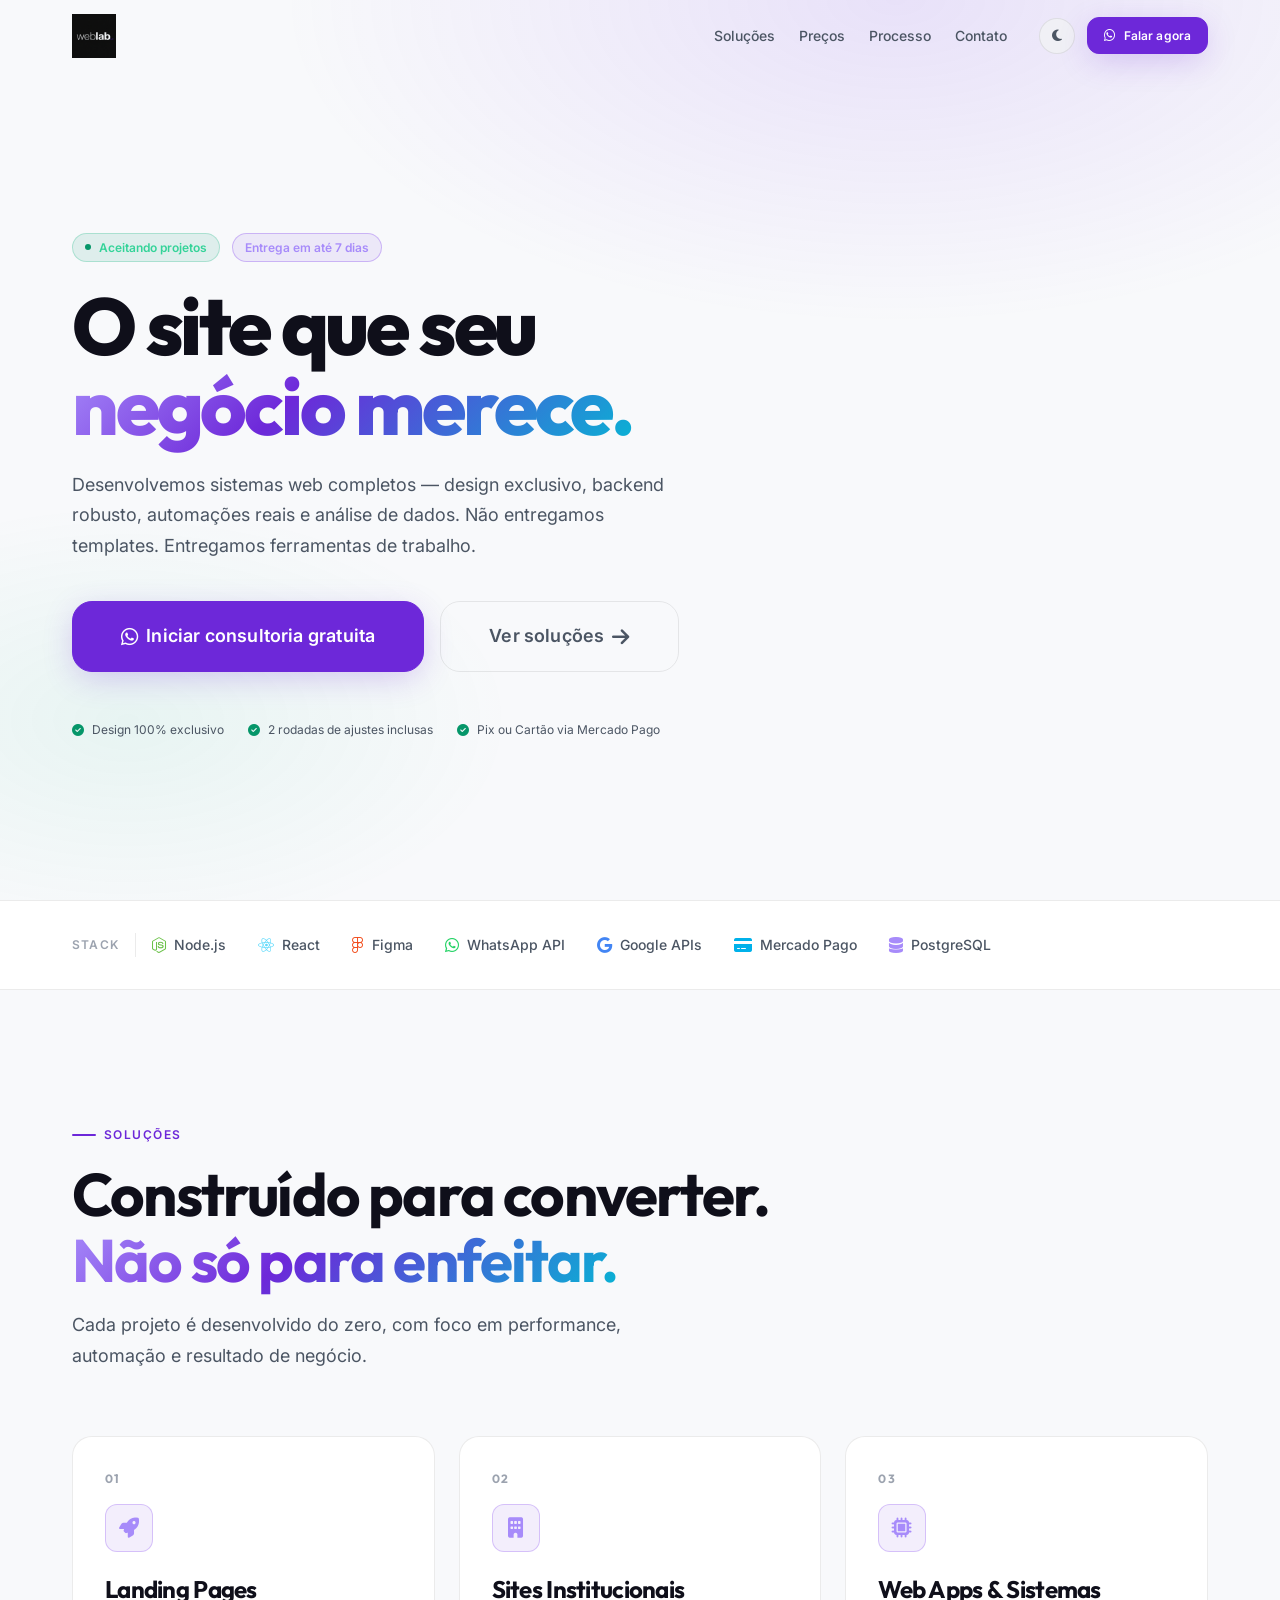
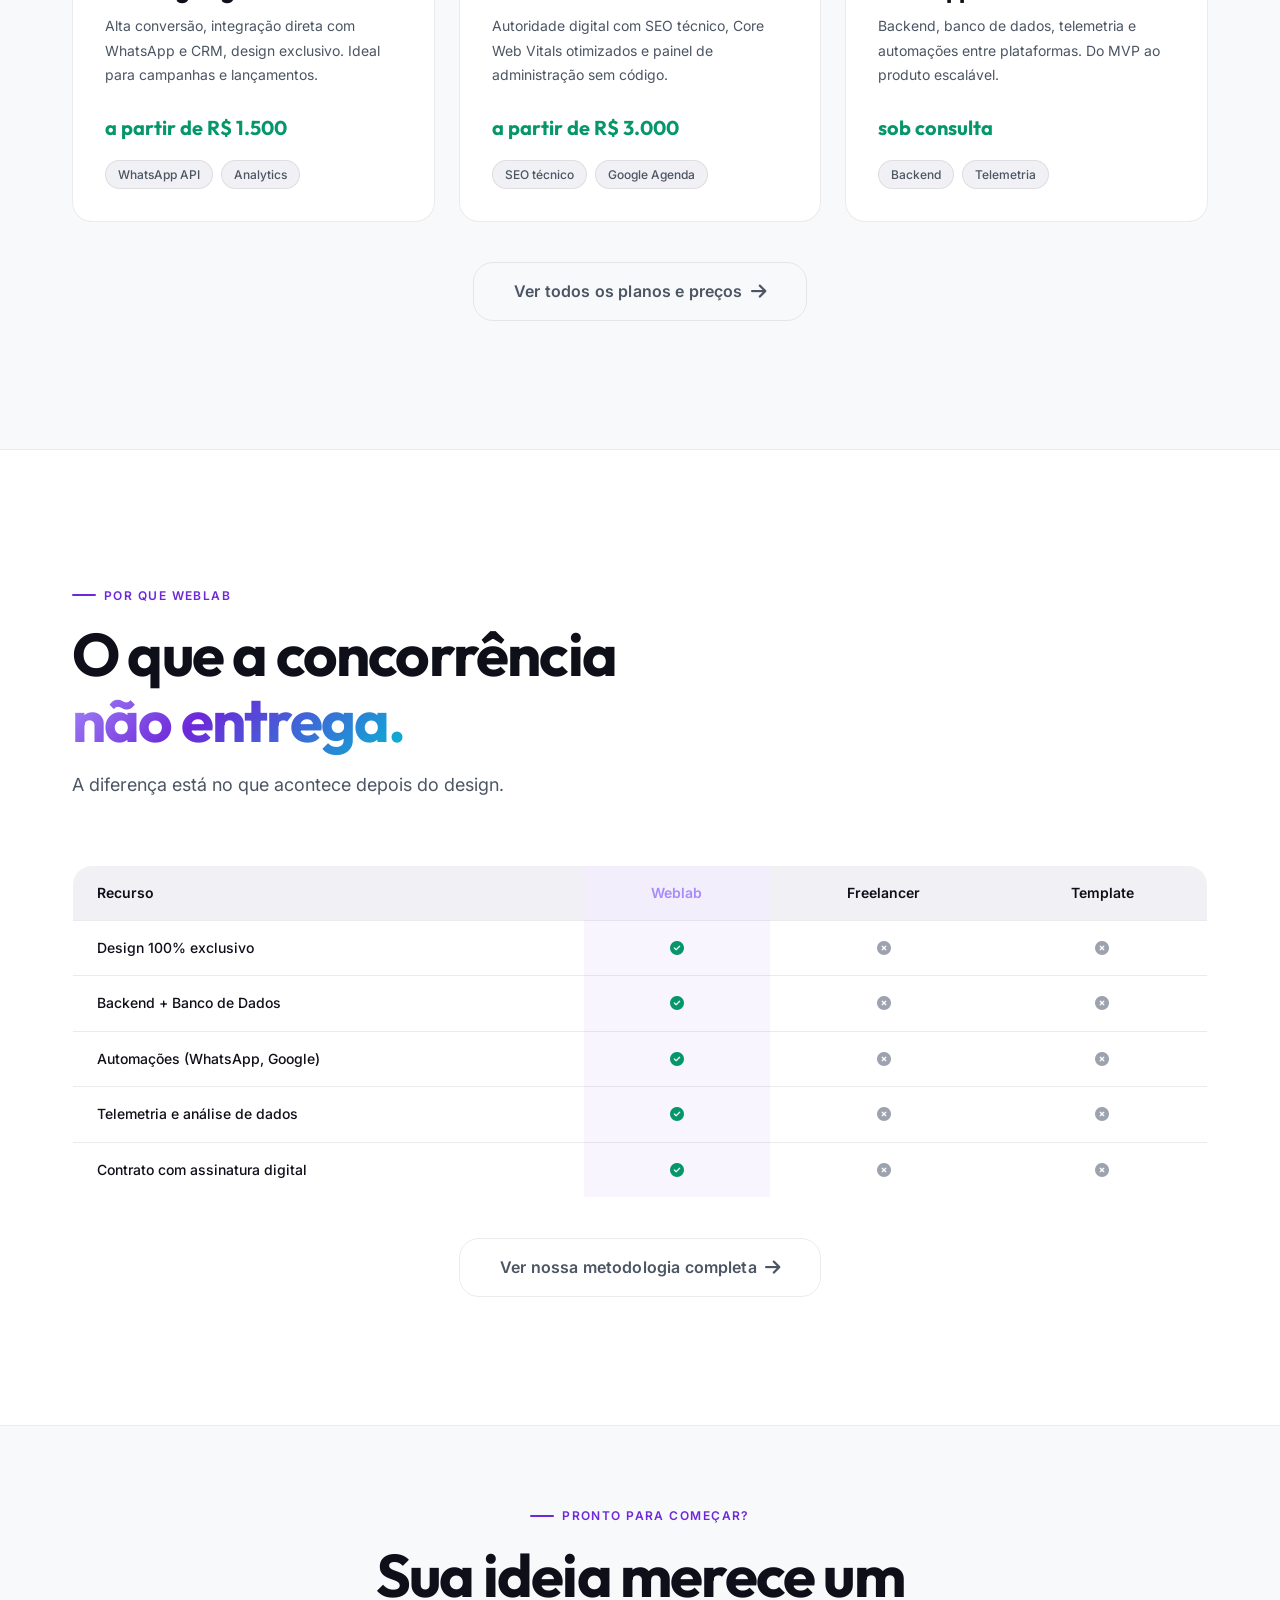
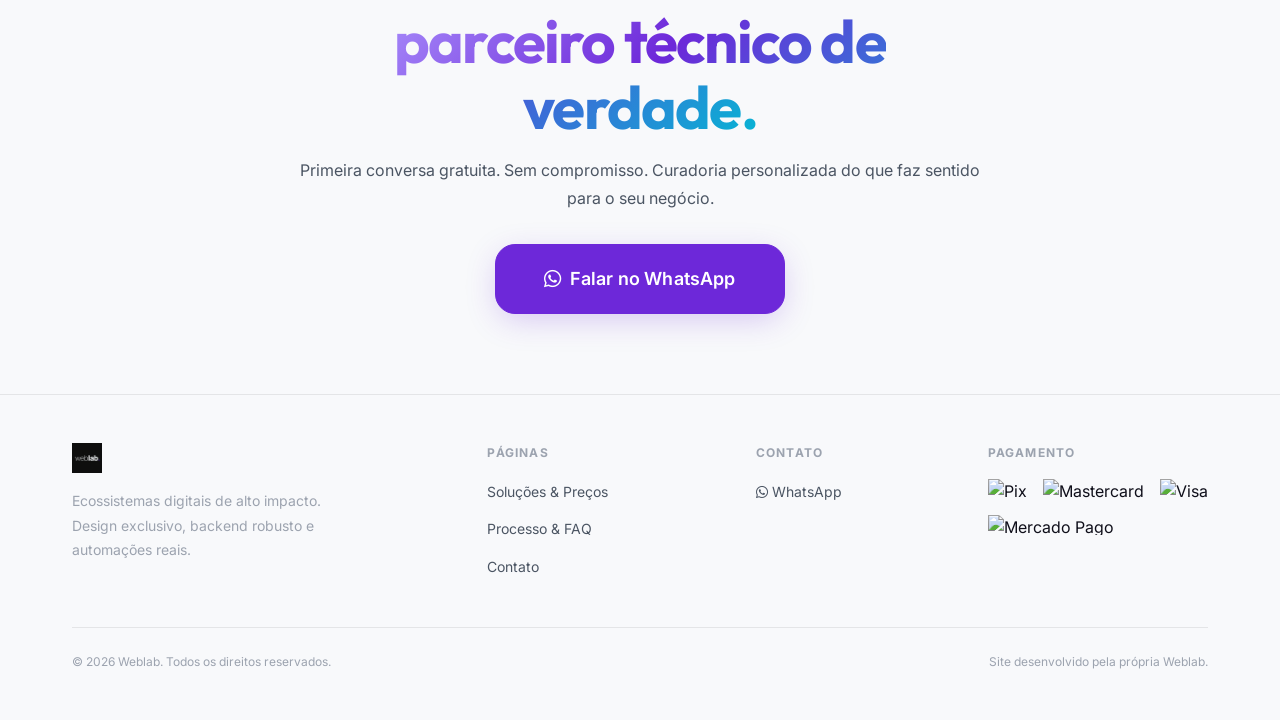
==== commit ad749963: "Trust badges adicionadas no footer" ====
--- a/index.html
+++ b/index.html
@@ -32,6 +32,9 @@
           <button id="theme-toggle" aria-label="Ativar modo claro" title="Alternar tema">
             <i class="fa-solid fa-sun"></i>
           </button>
+          <button id="nav-toggle" class="nav-toggle" aria-label="Menu" aria-expanded="false">
+            <i class="fa-solid fa-bars"></i>
+          </button>
           <a href="https://wa.me/5511951193560" target="_blank" rel="noopener" class="btn btn--primary btn--sm">
             <i class="fa-brands fa-whatsapp"></i> Falar agora
           </a>
@@ -39,6 +42,18 @@
       </nav>
     </div>
   </header>
+
+  <!-- MOBILE NAV OVERLAY -->
+  <div id="mobile-nav">
+    <a href="index.html" class="nav__link">Início</a>
+    <a href="servicos.html" class="nav__link">Soluções</a>
+    <a href="servicos.html#pricing" class="nav__link">Preços</a>
+    <a href="processo.html" class="nav__link">Processo</a>
+    <a href="contato.html" class="nav__link">Contato</a>
+    <a href="https://wa.me/5511951193560" target="_blank" rel="noopener" class="btn btn--primary" style="margin-top: var(--space-4); justify-content: center;">
+      <i class="fa-brands fa-whatsapp"></i> Falar no WhatsApp
+    </a>
+  </div>
 
   <main>
 
@@ -207,6 +222,15 @@
             <li><a href="https://wa.me/5511951193560" target="_blank" rel="noopener" class="footer__link"><i class="fa-brands fa-whatsapp"></i> WhatsApp</a></li>
           </ul>
         </div>
+        <div>
+          <div class="footer__col-title">Pagamento</div>
+          <div class="footer__payment">
+            <img src="assets/img/Logo_-_pix_powered_by_Banco_Central_(Brazil,_2020).png" alt="Pix" title="Pix">
+            <img src="assets/img/Mastercard_2019_logo.svg.png" alt="Mastercard" title="Mastercard">
+            <img src="assets/img/Visa_Inc._logo_(2021–present).svg.png" alt="Visa" title="Visa">
+            <img src="assets/img/Mercado_Pago.svg.png" alt="Mercado Pago" title="Mercado Pago">
+          </div>
+        </div>
       </div>
       <div class="footer__bottom">
         <span class="footer__copy">&copy; 2026 Weblab. Todos os direitos reservados.</span>
--- a/css/sections.css
+++ b/css/sections.css
@@ -101,6 +101,62 @@
     gap: var(--space-3);
   }
 
+  /* ---- MOBILE NAV ---- */
+  .nav-toggle {
+    display: none;
+    width: 36px;
+    height: 36px;
+    border-radius: var(--radius-md);
+    background: transparent;
+    border: 1px solid var(--color-border);
+    color: var(--color-text-mid);
+    align-items: center;
+    justify-content: center;
+    cursor: pointer;
+    font-size: 1.2rem;
+    transition: color var(--duration-fast), border-color var(--duration-fast);
+  }
+
+  .nav-toggle:hover {
+    color: var(--color-primary);
+    border-color: var(--color-primary);
+  }
+
+  #mobile-nav {
+    position: fixed;
+    top: 72px;
+    left: 0;
+    width: 100%;
+    background: var(--color-bg-surface);
+    border-bottom: 1px solid var(--color-border);
+    z-index: calc(var(--z-sticky) - 1);
+    transform: translateY(-100%);
+    opacity: 0;
+    visibility: hidden;
+    transition: transform var(--duration-base) var(--ease-out),
+                opacity var(--duration-base) var(--ease-out),
+                visibility var(--duration-base);
+    padding: var(--space-6) var(--space-4);
+    display: flex;
+    flex-direction: column;
+    gap: var(--space-4);
+    box-shadow: var(--shadow-md);
+  }
+
+  #header.scrolled ~ #mobile-nav { top: 60px; }
+
+  #mobile-nav.open {
+    transform: translateY(0);
+    opacity: 1;
+    visibility: visible;
+  }
+
+  #mobile-nav .nav__link {
+    font-size: var(--text-lg);
+    display: block;
+    padding-block: var(--space-2);
+  }
+
   /* ---- HERO ---- */
   #hero {
     min-height: 100dvh;
@@ -432,7 +488,7 @@
 
   .footer__inner {
     display: grid;
-    grid-template-columns: 2fr 1fr 1fr;
+    grid-template-columns: 2fr 1.2fr 1fr 1.2fr;
     gap: var(--space-12);
   }
 
@@ -465,6 +521,26 @@
   }
 
   .footer__link:hover { color: var(--color-text-high); }
+
+  .footer__payment {
+    display: flex;
+    flex-wrap: wrap;
+    gap: var(--space-4);
+    align-items: center;
+    margin-top: var(--space-2);
+  }
+
+  .footer__payment img {
+    height: 20px;
+    width: auto;
+    filter: none;
+    opacity: 1;
+    transition: transform var(--duration-base) var(--ease-out);
+  }
+
+  .footer__payment img:hover {
+    transform: translateY(-3px) scale(1.1);
+  }
 
   .footer__bottom {
     margin-top: var(--space-12);
@@ -508,6 +584,8 @@
     }
     .services__grid { grid-template-columns: 1fr; }
     .nav__links { display: none; }
+    .nav-toggle { display: flex; }
+    .header__cta .btn { display: none; } /* Oculta CTA grande no mobile (fica no menu) */
     .header__logo img { height: 32px; }
     .offer__inner { padding: var(--space-10); }
     .offer__title { font-size: var(--text-4xl); }
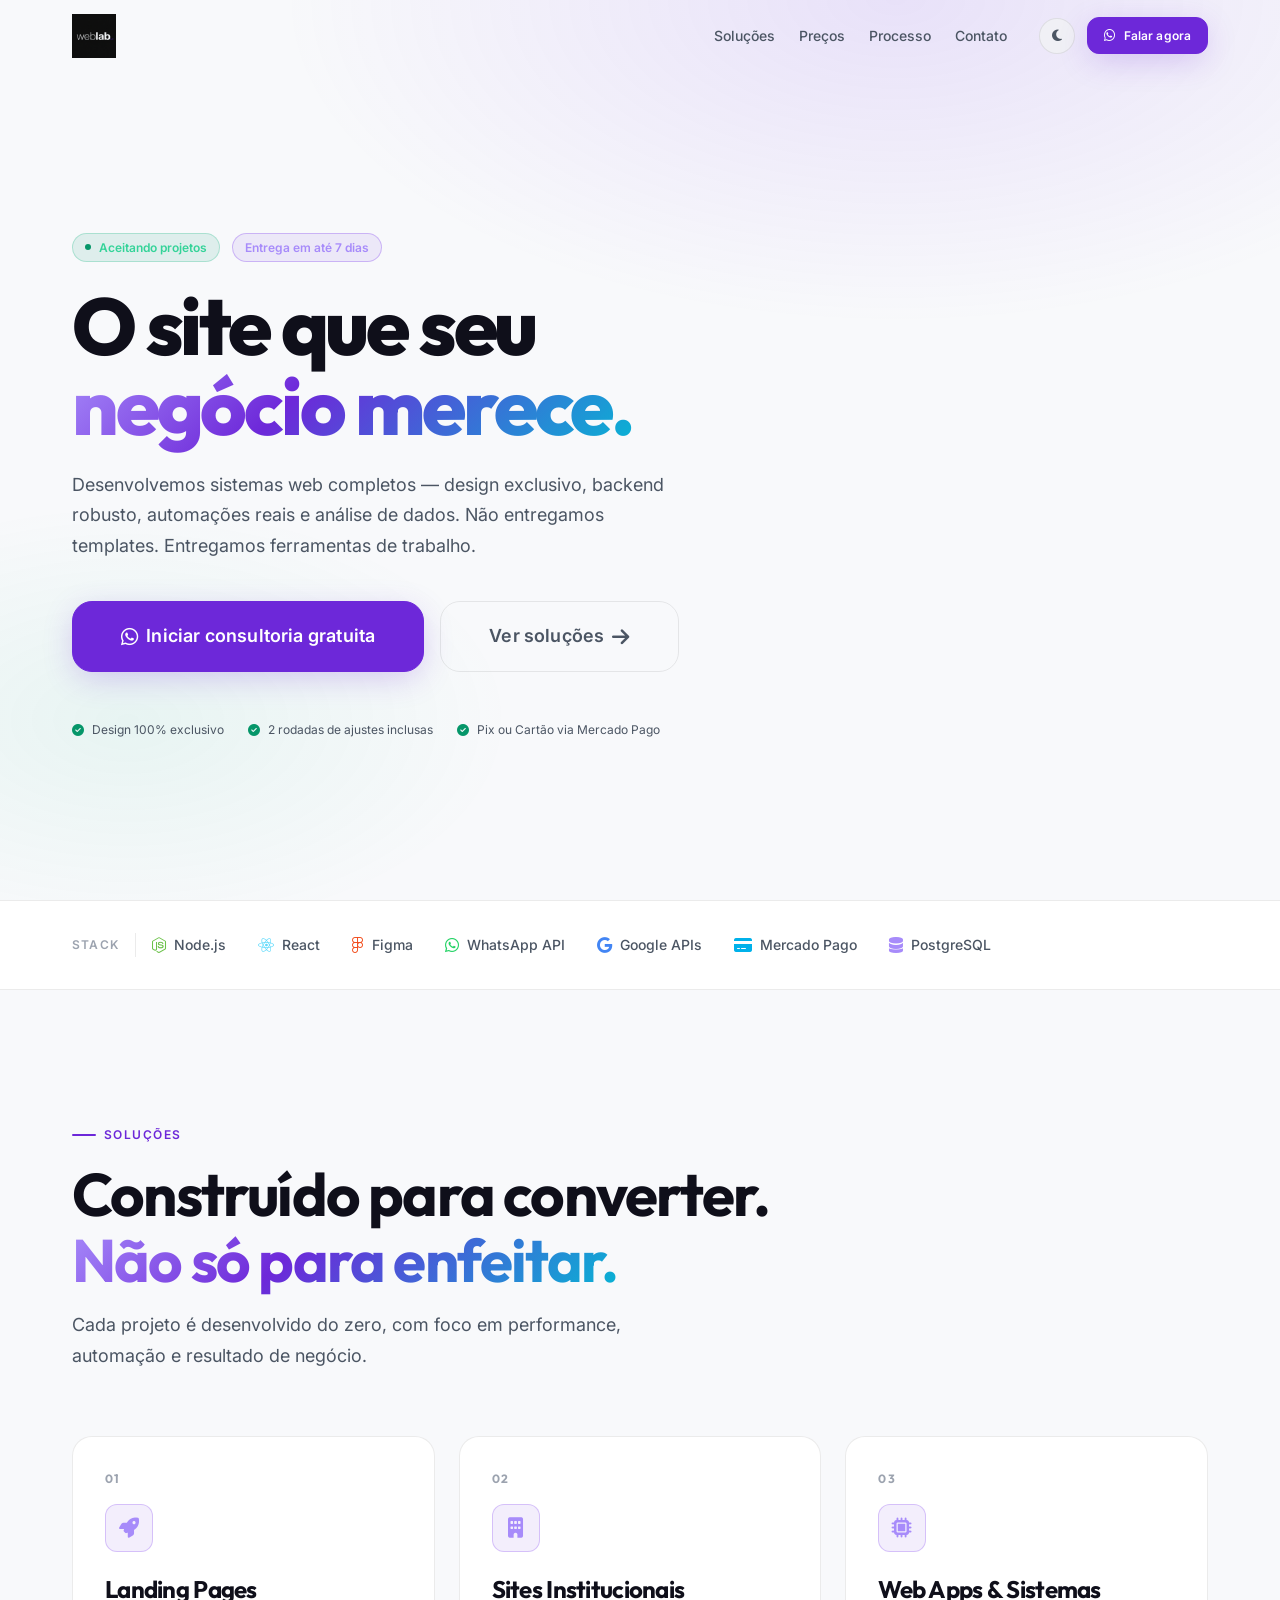
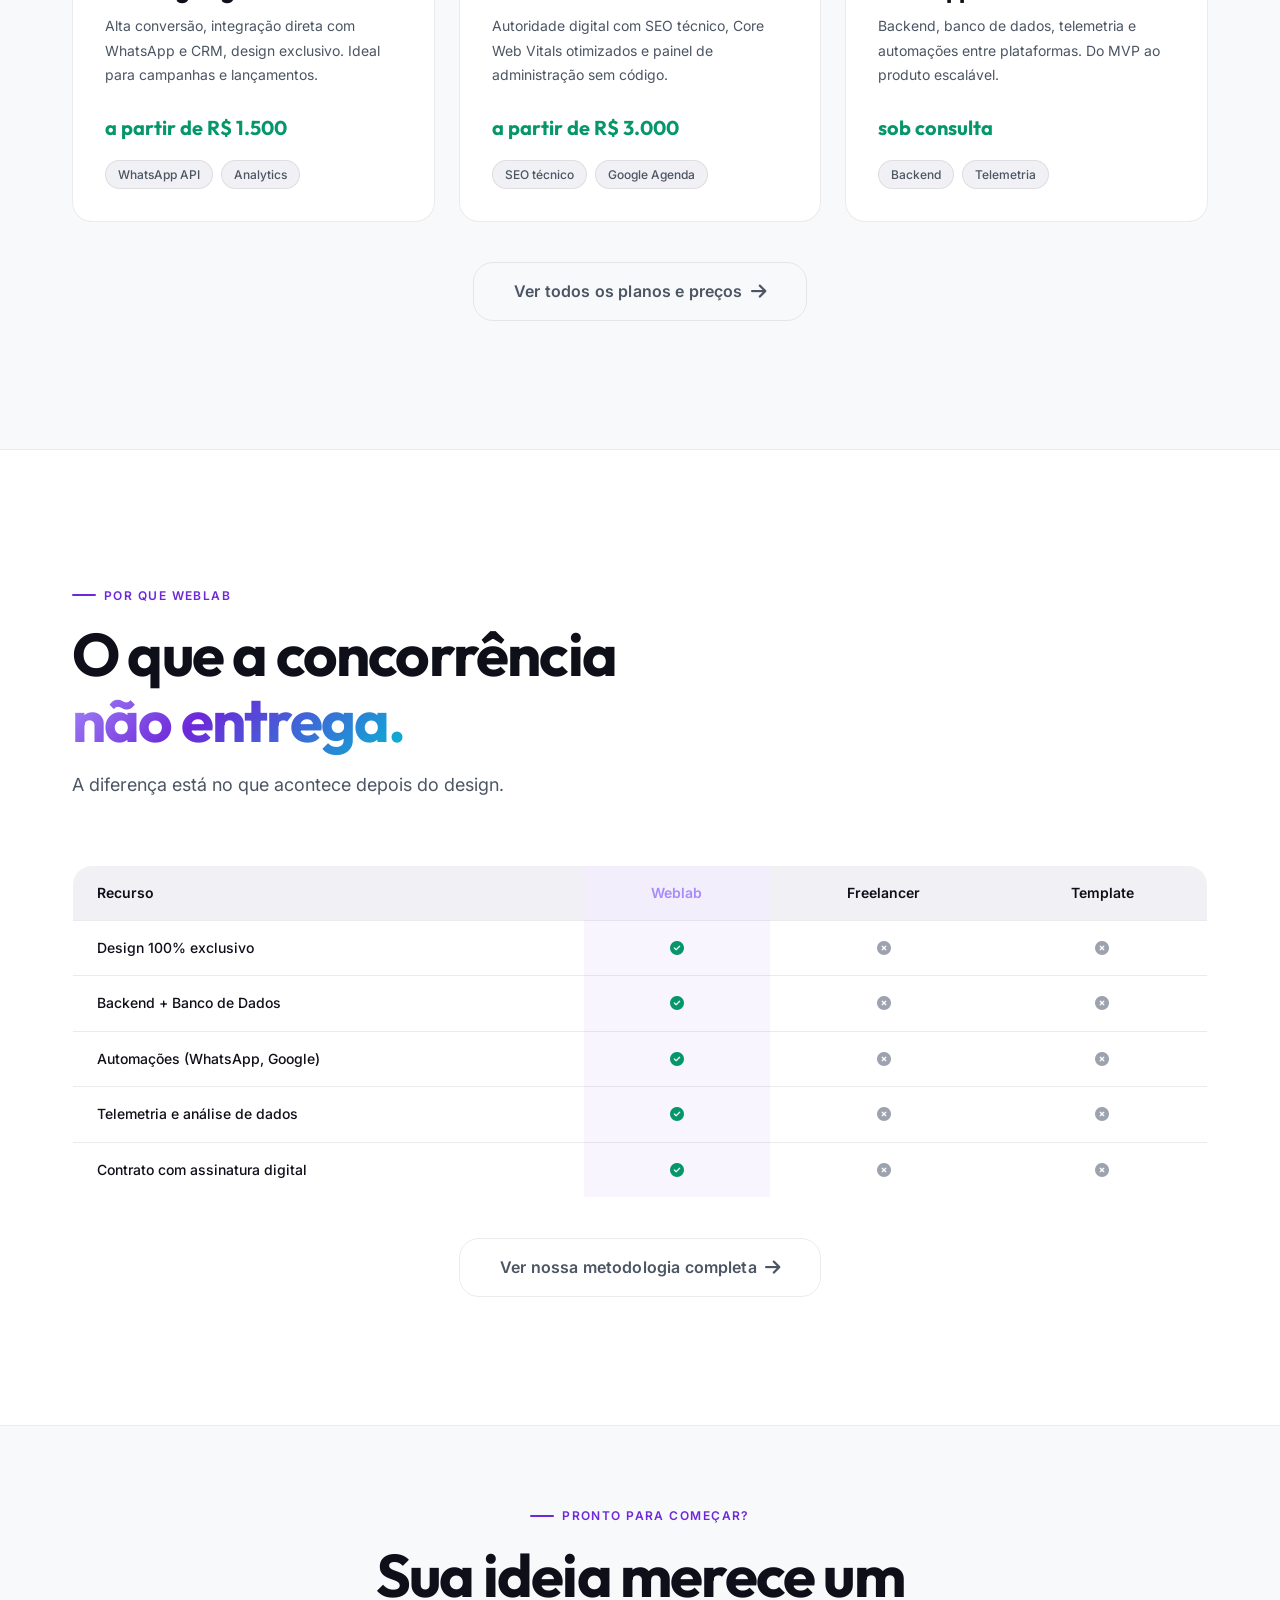
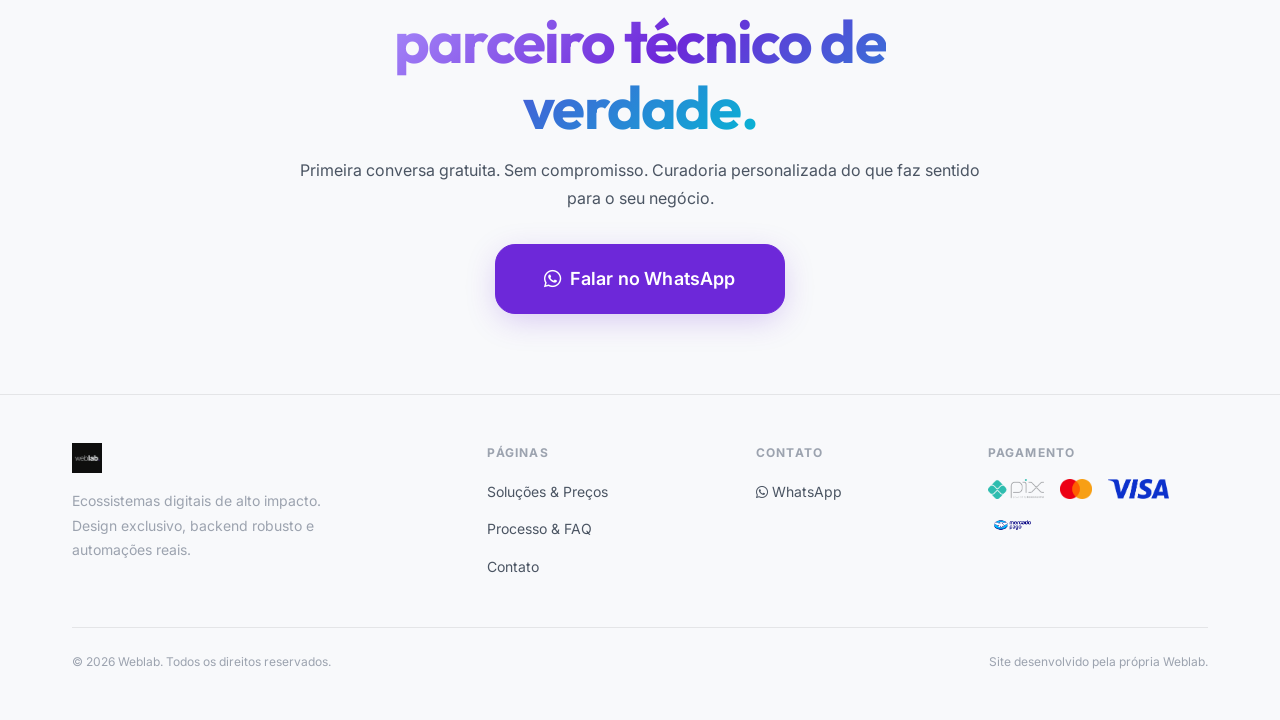
==== commit ed213379: "Referencias de imagens corrigidas" ====
--- a/index.html
+++ b/index.html
@@ -225,10 +225,10 @@
         <div>
           <div class="footer__col-title">Pagamento</div>
           <div class="footer__payment">
-            <img src="assets/img/Logo_-_pix_powered_by_Banco_Central_(Brazil,_2020).png" alt="Pix" title="Pix">
-            <img src="assets/img/Mastercard_2019_logo.svg.png" alt="Mastercard" title="Mastercard">
-            <img src="assets/img/Visa_Inc._logo_(2021–present).svg.png" alt="Visa" title="Visa">
-            <img src="assets/img/Mercado_Pago.svg.png" alt="Mercado Pago" title="Mercado Pago">
+            <img src="assets/badges/Logo_-_pix_powered_by_Banco_Central_(Brazil,_2020).png" alt="Pix" title="Pix">
+            <img src="assets/badges/Mastercard_2019_logo.svg.png" alt="Mastercard" title="Mastercard">
+            <img src="assets/badges/Visa_Inc._logo_(2021–present).svg.png" alt="Visa" title="Visa">
+            <img src="assets/badges/Mercado_Pago.svg.png" alt="Mercado Pago" title="Mercado Pago">
           </div>
         </div>
       </div>
